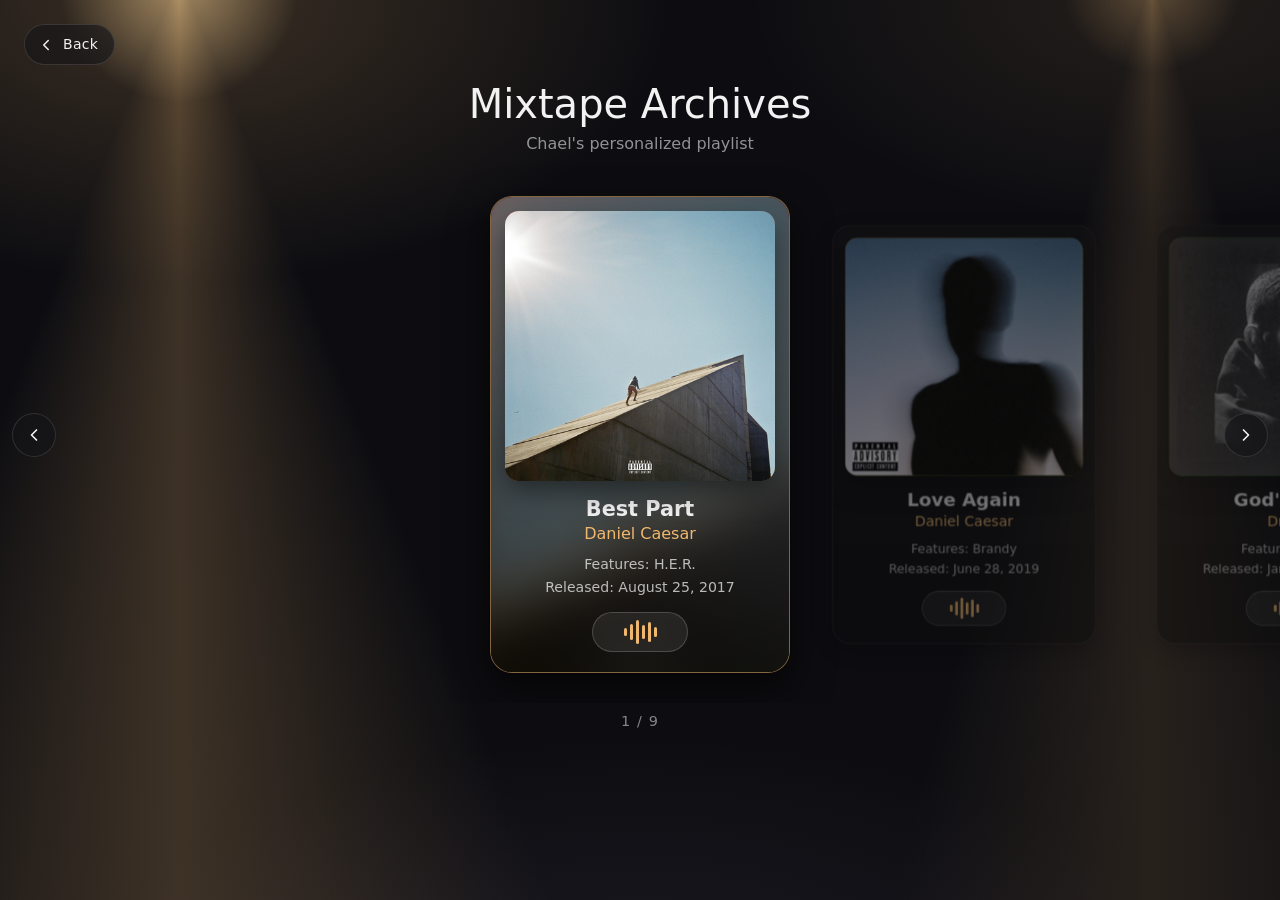
==== Activity_2/index.html @ 7d9d2c38 "Activity 2 - JSON" ====
<!doctype html>
<html lang="en">

<head>
  <meta charset="utf-8">
  <meta name="viewport" content="width=device-width, initial-scale=1">
  <title>Mixtape Archives</title>
  <link href="https://cdn.jsdelivr.net/npm/bootstrap@5.3.3/dist/css/bootstrap.min.css" rel="stylesheet">
  <style>
    :root { --bg: #0d0d11; --surface: #151515; --text: #f2f2f2; --accent: #f0b86e; --card-w: 300px; --gap: 24px; }
    html { background: var(--bg); }
    body { min-height: 100vh; overflow-x: hidden; color: var(--text); font-family: "Inter", "Helvetica Neue", "Segoe UI", system-ui, sans-serif; background: transparent; }

    /* ---------- background (same as Activity 1) ---------- */
    body::before {
      content: ""; position: fixed; inset: 0; z-index: -1; pointer-events: none;
      background:
        radial-gradient(circle 120px at 14% -2%, rgba(255, 214, 150, .55), transparent),
        radial-gradient(circle 90px at 90% -2%, rgba(255, 200, 130, .28), transparent),
        conic-gradient(from 158deg at 14% -3%, transparent 0deg, rgba(255, 196, 120, .20) 22deg, transparent 44deg),
        conic-gradient(from 164deg at 90% -3%, transparent 0deg, rgba(255, 196, 120, .11) 16deg, transparent 32deg),
        radial-gradient(ellipse 55% 45% at 14% 0%, rgba(240, 184, 110, .20), transparent 70%),
        radial-gradient(ellipse 45% 35% at 90% 0%, rgba(240, 184, 110, .10), transparent 70%),
        radial-gradient(ellipse 60% 40% at 50% 110%, rgba(120, 110, 150, .12), transparent 70%),
        var(--bg);
    }

    .page { padding-top: 80px; padding-bottom: 10px; text-align: center; }
    .subtitle { color: rgba(255, 255, 255, .55); }

    /* ---------- carousel ---------- */
    .carousel-wrap { position: relative; width: 100%; }
    .track {
      display: flex; gap: var(--gap); overflow-x: auto; scroll-snap-type: x mandatory;
      padding: 30px calc(50% - var(--card-w) / 2); scrollbar-width: none; scroll-behavior: smooth;
    }
    .track::-webkit-scrollbar { display: none; }

    .song-card {
      flex: 0 0 var(--card-w); scroll-snap-align: center; position: relative; overflow: hidden; isolation: isolate;
      padding: 14px; text-align: center;
      background: var(--surface); border: 1px solid rgba(255, 255, 255, .08); border-radius: 22px;
      box-shadow: 0 8px 24px rgba(0, 0, 0, .5);
      opacity: .45; transform: scale(.88);
      transition: transform .45s ease, opacity .45s ease, border-color .45s ease, box-shadow .45s ease;
      animation: rise .6s ease both;
    }
    .song-card:not(.active) { cursor: pointer; }
    .song-card.active { opacity: 1; transform: scale(1); border-color: rgba(240, 184, 110, .5); box-shadow: 0 16px 40px rgba(0, 0, 0, .7); }
    @keyframes rise { from { opacity: 0; transform: translateY(24px) scale(.88); } }

    /* blurred cover background (only visible on the active card) */
    .song-card::before {
      content: ""; position: absolute; inset: 0; z-index: -3; opacity: 0; transition: opacity .6s ease;
      background: linear-gradient(160deg, hsl(var(--h) 60% 30%), hsl(calc(var(--h) + 50) 60% 12%));
    }
    .bg-blur {
      position: absolute; inset: -30px; width: calc(100% + 60px); height: calc(100% + 60px); z-index: -2;
      object-fit: cover; filter: blur(28px) brightness(.55) saturate(1.3); opacity: 0; transition: opacity .6s ease;
    }
    .song-card::after {
      content: ""; position: absolute; inset: 0; z-index: -1; pointer-events: none;
      background: linear-gradient(to bottom, rgba(0, 0, 0, .05), rgba(0, 0, 0, .45));
    }
    .song-card.active::before, .song-card.active .bg-blur { opacity: 1; }

    .cover {
      position: relative; width: 100%; aspect-ratio: 1 / 1; border-radius: 14px; overflow: hidden;
      display: flex; align-items: center; justify-content: center; font-size: 72px; font-weight: 700;
      background: linear-gradient(135deg, hsl(var(--h) 70% 45%), hsl(calc(var(--h) + 50) 70% 22%));
      box-shadow: 0 10px 28px rgba(0, 0, 0, .5);
    }
    .cover span { opacity: .85; text-shadow: 0 4px 18px rgba(0, 0, 0, .35); }
    .cover img { position: absolute; inset: 0; width: 100%; height: 100%; object-fit: cover; }

    .info { padding: 16px 6px 6px; }
    .song-title { font-size: 1.3rem; font-weight: 600; line-height: 1.2; }
    .artist { color: var(--accent); font-weight: 500; }
    .meta { color: rgba(255, 255, 255, .7); font-size: .88rem; }
    .meta div + div { margin-top: 2px; }

    /* ---------- sound wave button (static) ---------- */
    .wave-btn {
      display: inline-flex; align-items: center; justify-content: center; width: 96px; height: 40px; margin-top: 14px;
      text-decoration: none; background: rgba(255, 255, 255, .08); border: 1px solid rgba(255, 255, 255, .18);
      border-radius: 999px; backdrop-filter: blur(6px); -webkit-backdrop-filter: blur(6px);
      transition: border-color .25s, background .25s;
    }
    .wave-btn:hover { border-color: rgba(240, 184, 110, .8); background: rgba(240, 184, 110, .15); }
    .bars { display: inline-flex; align-items: center; gap: 3px; height: 24px; }
    .bars i { display: block; width: 3px; border-radius: 2px; background: var(--accent); }
    .bars i:nth-child(1) { height: 8px; } .bars i:nth-child(2) { height: 16px; } .bars i:nth-child(3) { height: 24px; }
    .bars i:nth-child(4) { height: 14px; } .bars i:nth-child(5) { height: 20px; } .bars i:nth-child(6) { height: 10px; }

    /* ---------- nav ---------- */
    .nav-btn {
      position: absolute; top: 50%; transform: translateY(-50%); z-index: 5; width: 44px; height: 44px;
      display: flex; align-items: center; justify-content: center; color: var(--text); cursor: pointer;
      background: rgba(20, 20, 24, .7); border: 1px solid rgba(255, 255, 255, .12); border-radius: 50%;
      backdrop-filter: blur(10px); -webkit-backdrop-filter: blur(10px); transition: border-color .25s, background .25s;
    }
    .nav-btn:hover { border-color: rgba(240, 184, 110, .6); background: rgba(30, 28, 26, .85); }
    .nav-btn svg { width: 20px; height: 20px; }
    .nav-prev { left: 12px; } .nav-next { right: 12px; }
    .counter { text-align: center; color: rgba(255, 255, 255, .5); letter-spacing: .08em; font-size: .9rem; padding-bottom: 30px; }

    /* ---------- back button ---------- */
    .back-btn {
      position: fixed; top: 24px; left: 24px; z-index: 1000;
      display: inline-flex; align-items: center; gap: 8px; padding: 9px 16px 9px 12px;
      color: var(--text); font-size: 14px; font-weight: 500; letter-spacing: .02em; text-decoration: none;
      background: rgba(20, 20, 24, .6); border: 1px solid rgba(255, 255, 255, .12); border-radius: 999px;
      backdrop-filter: blur(10px); -webkit-backdrop-filter: blur(10px);
      transition: transform .25s, border-color .25s, background .25s;
    }
    .back-btn:hover { color: var(--text); transform: translateX(-2px); border-color: rgba(240, 184, 110, .6); background: rgba(30, 28, 26, .75); }
    .back-btn svg { width: 18px; height: 18px; }
    @media (max-width: 767.98px) {
      .back-btn { top: 14px; left: 14px; padding: 7px 14px 7px 10px; font-size: 13px; }
      .nav-btn { display: none; }
      .page { padding-top: 76px; }
    }
    @media (prefers-reduced-motion: reduce) { * { animation: none !important; transition: none !important; scroll-behavior: auto !important; } }
  </style>
</head>

<body>
  <a href="../index.html" class="back-btn" aria-label="Back to Web Development activities">
    <svg viewBox="0 0 24 24" fill="none" stroke="currentColor" stroke-width="2" stroke-linecap="round" stroke-linejoin="round" aria-hidden="true"><path d="M15 18l-6-6 6-6" /></svg>
    Back
  </a>

  <div class="container page">
    <h1 class="mb-1">Mixtape Archives</h1>
    <p class="subtitle mb-0">Chael's personalized playlist</p>
  </div>

  <div class="carousel-wrap">
    <button class="nav-btn nav-prev" id="prev" aria-label="Previous song">
      <svg viewBox="0 0 24 24" fill="none" stroke="currentColor" stroke-width="2" stroke-linecap="round" stroke-linejoin="round"><path d="M15 18l-6-6 6-6" /></svg>
    </button>
    <div class="track" id="track"></div>
    <button class="nav-btn nav-next" id="next" aria-label="Next song">
      <svg viewBox="0 0 24 24" fill="none" stroke="currentColor" stroke-width="2" stroke-linecap="round" stroke-linejoin="round"><path d="M9 18l6-6-6-6" /></svg>
    </button>
  </div>
  <div class="counter mt-2" id="counter"></div>

  <script src="https://cdn.jsdelivr.net/npm/bootstrap@5.3.3/dist/js/bootstrap.bundle.min.js"></script>

  <script>
    var track = document.getElementById("track");
    var counter = document.getElementById("counter");

    // load the separate JSON file
    fetch("songs.json")
      .then(function (response) {
        if (!response.ok) {
          throw new Error("Could not load songs.json (status " + response.status + ")");
        }
        return response.json();
      })
      .then(function (songs) {
        var html = "";

        for (var i = 0; i < songs.length; i++) {
          var s = songs[i];
          var date = new Date(s.releaseDate + "T00:00:00").toLocaleDateString("en-US", {
            year: "numeric", month: "long", day: "numeric"
          });
          var features = s.features.length > 0 ? s.features.join(", ") : "None";

          html += `
            <div class="song-card" style="--h: ${(i * 47) % 360}; animation-delay: ${i * 0.08}s">
              <img class="bg-blur" src="${s.cover}" alt="" onerror="this.remove()">
              <div class="cover">
                <span>${s.song.charAt(0)}</span>
                <img src="${s.cover}" alt="${s.song} cover" onerror="this.remove()">
              </div>
              <div class="info">
                <div class="song-title">${s.song}</div>
                <div class="artist mb-2">${s.artist}</div>
                <div class="meta">
                  <div>Features: ${features}</div>
                  <div>Released: ${date}</div>
                </div>
                <a class="wave-btn" href="${s.spotify}" target="_blank" rel="noopener" aria-label="Open ${s.song} on Spotify" title="Open on Spotify">
                  <span class="bars"><i></i><i></i><i></i><i></i><i></i><i></i></span>
                </a>
              </div>
            </div>
          `;
        }

        track.innerHTML = html;
        setupCarousel();
      })
      .catch(function (error) {
        track.innerHTML = `<div class="container"><div class="alert alert-danger">${error.message}</div></div>`;
      });

    function setupCarousel() {
      var cards = track.querySelectorAll(".song-card");
      var current = -1;
      var ticking = false;

      // the active card is whichever one is closest to the center of the track
      function updateActive() {
        var box = track.getBoundingClientRect();
        var center = box.left + box.width / 2;
        var best = 0, bestDist = Infinity;

        cards.forEach(function (card, i) {
          var r = card.getBoundingClientRect();
          var dist = Math.abs(r.left + r.width / 2 - center);
          if (dist < bestDist) { bestDist = dist; best = i; }
        });

        if (best !== current) {
          if (current >= 0) { cards[current].classList.remove("active"); }
          cards[best].classList.add("active");
          counter.textContent = (best + 1) + " / " + cards.length;
          current = best;
        }
        ticking = false;
      }

      track.addEventListener("scroll", function () {
        if (!ticking) { ticking = true; requestAnimationFrame(updateActive); }
      });

      function go(index) {
        index = Math.max(0, Math.min(cards.length - 1, index));
        cards[index].scrollIntoView({ behavior: "smooth", inline: "center", block: "nearest" });
      }
      // clicking any card that isn't centered brings it to the center
      // (and stops its Spotify link from opening until it's the active card)
      cards.forEach(function (card, i) {
        card.addEventListener("click", function (e) {
          if (i !== current) {
            e.preventDefault();
            go(i);
          }
        });
      });

      document.getElementById("next").onclick = function () { go(current + 1); };
      document.getElementById("prev").onclick = function () { go(current - 1); };
      document.addEventListener("keydown", function (e) {
        if (e.key === "ArrowRight") { go(current + 1); }
        if (e.key === "ArrowLeft") { go(current - 1); }
      });

      track.scrollLeft = 0;
      updateActive();
    }
  </script>
</body>

</html>
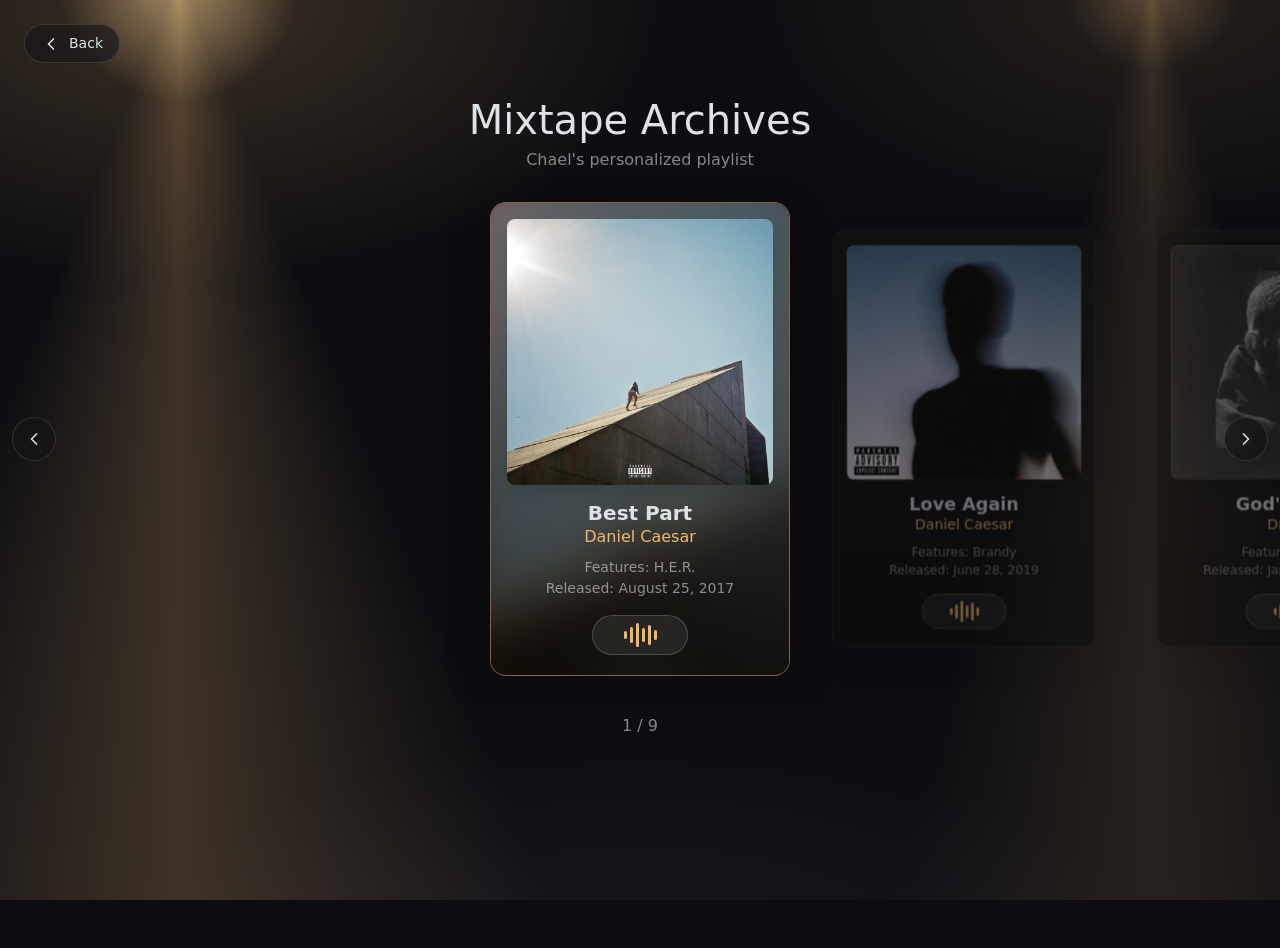
==== commit b24c824e: "Responsiveness Bug" ====
--- a/Activity_2/index.html
+++ b/Activity_2/index.html
@@ -1,17 +1,17 @@
 <!doctype html>
-<html lang="en">
+<html lang="en" data-bs-theme="dark">
 
 <head>
   <meta charset="utf-8">
   <meta name="viewport" content="width=device-width, initial-scale=1">
   <title>Mixtape Archives</title>
-  <link href="https://cdn.jsdelivr.net/npm/bootstrap@5.3.3/dist/css/bootstrap.min.css" rel="stylesheet">
+  <link href="https://cdn.jsdelivr.net/npm/bootstrap@5.3.8/dist/css/bootstrap.min.css" rel="stylesheet"
+    integrity="sha384-sRIl4kxILFvY47J16cr9ZwB07vP4J8+LH7qKQnuqkuIAvNWLzeN8tE5YBujZqJLB" crossorigin="anonymous">
   <style>
-    :root { --bg: #0d0d11; --surface: #151515; --text: #f2f2f2; --accent: #f0b86e; --card-w: 300px; --gap: 24px; }
+    :root { --bg: #0d0d11; --surface: #151515; --accent: #f0b86e; --card-w: 300px; --gap: 24px; }
     html { background: var(--bg); }
-    body { min-height: 100vh; overflow-x: hidden; color: var(--text); font-family: "Inter", "Helvetica Neue", "Segoe UI", system-ui, sans-serif; background: transparent; }
-
-    /* ---------- background (same as Activity 1) ---------- */
+    body { min-height: 100vh; overflow-x: hidden; background: transparent; }
+
     body::before {
       content: ""; position: fixed; inset: 0; z-index: -1; pointer-events: none;
       background:
@@ -25,134 +25,125 @@
         var(--bg);
     }
 
-    .page { padding-top: 80px; padding-bottom: 10px; text-align: center; }
-    .subtitle { color: rgba(255, 255, 255, .55); }
-
-    /* ---------- carousel ---------- */
-    .carousel-wrap { position: relative; width: 100%; }
     .track {
-      display: flex; gap: var(--gap); overflow-x: auto; scroll-snap-type: x mandatory;
-      padding: 30px calc(50% - var(--card-w) / 2); scrollbar-width: none; scroll-behavior: smooth;
+      display: flex; gap: var(--gap); overflow-x: auto; scroll-snap-type: x mandatory; scroll-behavior: smooth;
+      padding: 30px calc(50% - var(--card-w) / 2); scrollbar-width: none;
     }
     .track::-webkit-scrollbar { display: none; }
 
     .song-card {
       flex: 0 0 var(--card-w); scroll-snap-align: center; position: relative; overflow: hidden; isolation: isolate;
-      padding: 14px; text-align: center;
-      background: var(--surface); border: 1px solid rgba(255, 255, 255, .08); border-radius: 22px;
-      box-shadow: 0 8px 24px rgba(0, 0, 0, .5);
+      background: var(--surface); border-color: rgba(255, 255, 255, .08);
       opacity: .45; transform: scale(.88);
       transition: transform .45s ease, opacity .45s ease, border-color .45s ease, box-shadow .45s ease;
       animation: rise .6s ease both;
     }
     .song-card:not(.active) { cursor: pointer; }
-    .song-card.active { opacity: 1; transform: scale(1); border-color: rgba(240, 184, 110, .5); box-shadow: 0 16px 40px rgba(0, 0, 0, .7); }
+    .song-card.active { opacity: 1; transform: scale(1); border-color: rgba(240, 184, 110, .5); }
     @keyframes rise { from { opacity: 0; transform: translateY(24px) scale(.88); } }
 
-    /* blurred cover background (only visible on the active card) */
     .song-card::before {
       content: ""; position: absolute; inset: 0; z-index: -3; opacity: 0; transition: opacity .6s ease;
       background: linear-gradient(160deg, hsl(var(--h) 60% 30%), hsl(calc(var(--h) + 50) 60% 12%));
     }
+    .song-card::after {
+      content: ""; position: absolute; inset: 0; z-index: -1; pointer-events: none;
+      background: linear-gradient(to bottom, rgba(0, 0, 0, .05), rgba(0, 0, 0, .45));
+    }
     .bg-blur {
       position: absolute; inset: -30px; width: calc(100% + 60px); height: calc(100% + 60px); z-index: -2;
       object-fit: cover; filter: blur(28px) brightness(.55) saturate(1.3); opacity: 0; transition: opacity .6s ease;
     }
-    .song-card::after {
-      content: ""; position: absolute; inset: 0; z-index: -1; pointer-events: none;
-      background: linear-gradient(to bottom, rgba(0, 0, 0, .05), rgba(0, 0, 0, .45));
-    }
     .song-card.active::before, .song-card.active .bg-blur { opacity: 1; }
 
     .cover {
-      position: relative; width: 100%; aspect-ratio: 1 / 1; border-radius: 14px; overflow: hidden;
-      display: flex; align-items: center; justify-content: center; font-size: 72px; font-weight: 700;
+      position: relative; aspect-ratio: 1 / 1; font-size: 72px; font-weight: 700;
       background: linear-gradient(135deg, hsl(var(--h) 70% 45%), hsl(calc(var(--h) + 50) 70% 22%));
-      box-shadow: 0 10px 28px rgba(0, 0, 0, .5);
     }
     .cover span { opacity: .85; text-shadow: 0 4px 18px rgba(0, 0, 0, .35); }
     .cover img { position: absolute; inset: 0; width: 100%; height: 100%; object-fit: cover; }
 
-    .info { padding: 16px 6px 6px; }
-    .song-title { font-size: 1.3rem; font-weight: 600; line-height: 1.2; }
     .artist { color: var(--accent); font-weight: 500; }
-    .meta { color: rgba(255, 255, 255, .7); font-size: .88rem; }
-    .meta div + div { margin-top: 2px; }
-
-    /* ---------- sound wave button (static) ---------- */
+
     .wave-btn {
-      display: inline-flex; align-items: center; justify-content: center; width: 96px; height: 40px; margin-top: 14px;
-      text-decoration: none; background: rgba(255, 255, 255, .08); border: 1px solid rgba(255, 255, 255, .18);
-      border-radius: 999px; backdrop-filter: blur(6px); -webkit-backdrop-filter: blur(6px);
-      transition: border-color .25s, background .25s;
+      width: 96px; height: 40px; background: rgba(255, 255, 255, .08); border: 1px solid rgba(255, 255, 255, .18);
+      backdrop-filter: blur(6px); transition: border-color .25s, background .25s;
     }
     .wave-btn:hover { border-color: rgba(240, 184, 110, .8); background: rgba(240, 184, 110, .15); }
-    .bars { display: inline-flex; align-items: center; gap: 3px; height: 24px; }
+    .bars { gap: 3px; height: 24px; }
     .bars i { display: block; width: 3px; border-radius: 2px; background: var(--accent); }
     .bars i:nth-child(1) { height: 8px; } .bars i:nth-child(2) { height: 16px; } .bars i:nth-child(3) { height: 24px; }
     .bars i:nth-child(4) { height: 14px; } .bars i:nth-child(5) { height: 20px; } .bars i:nth-child(6) { height: 10px; }
 
-    /* ---------- nav ---------- */
     .nav-btn {
       position: absolute; top: 50%; transform: translateY(-50%); z-index: 5; width: 44px; height: 44px;
-      display: flex; align-items: center; justify-content: center; color: var(--text); cursor: pointer;
-      background: rgba(20, 20, 24, .7); border: 1px solid rgba(255, 255, 255, .12); border-radius: 50%;
-      backdrop-filter: blur(10px); -webkit-backdrop-filter: blur(10px); transition: border-color .25s, background .25s;
+      background: rgba(20, 20, 24, .7); border: 1px solid rgba(255, 255, 255, .12);
+      backdrop-filter: blur(10px); transition: border-color .25s, background .25s;
     }
     .nav-btn:hover { border-color: rgba(240, 184, 110, .6); background: rgba(30, 28, 26, .85); }
-    .nav-btn svg { width: 20px; height: 20px; }
-    .nav-prev { left: 12px; } .nav-next { right: 12px; }
-    .counter { text-align: center; color: rgba(255, 255, 255, .5); letter-spacing: .08em; font-size: .9rem; padding-bottom: 30px; }
-
-    /* ---------- back button ---------- */
+    .nav-btn svg, .back-btn svg { width: 20px; height: 20px; }
+    .nav-prev { left: 12px; }
+    .nav-next { right: 12px; }
+
     .back-btn {
-      position: fixed; top: 24px; left: 24px; z-index: 1000;
-      display: inline-flex; align-items: center; gap: 8px; padding: 9px 16px 9px 12px;
-      color: var(--text); font-size: 14px; font-weight: 500; letter-spacing: .02em; text-decoration: none;
-      background: rgba(20, 20, 24, .6); border: 1px solid rgba(255, 255, 255, .12); border-radius: 999px;
-      backdrop-filter: blur(10px); -webkit-backdrop-filter: blur(10px);
-      transition: transform .25s, border-color .25s, background .25s;
-    }
-    .back-btn:hover { color: var(--text); transform: translateX(-2px); border-color: rgba(240, 184, 110, .6); background: rgba(30, 28, 26, .75); }
-    .back-btn svg { width: 18px; height: 18px; }
+      position: fixed; top: 24px; left: 24px; z-index: 1000; font-size: 14px; font-weight: 500;
+      background: rgba(20, 20, 24, .6); border: 1px solid rgba(255, 255, 255, .12);
+      backdrop-filter: blur(10px); transition: transform .25s, border-color .25s, background .25s;
+    }
+    .back-btn:hover { transform: translateX(-2px); border-color: rgba(240, 184, 110, .6); background: rgba(30, 28, 26, .75); }
+
     @media (max-width: 767.98px) {
-      .back-btn { top: 14px; left: 14px; padding: 7px 14px 7px 10px; font-size: 13px; }
-      .nav-btn { display: none; }
-      .page { padding-top: 76px; }
-    }
-    @media (prefers-reduced-motion: reduce) { * { animation: none !important; transition: none !important; scroll-behavior: auto !important; } }
+      .back-btn { top: 14px; left: 14px; font-size: 13px; }
+    }
+    @media (prefers-reduced-motion: reduce) {
+      * { animation: none !important; transition: none !important; scroll-behavior: auto !important; }
+    }
   </style>
 </head>
 
 <body>
-  <a href="../index.html" class="back-btn" aria-label="Back to Web Development activities">
-    <svg viewBox="0 0 24 24" fill="none" stroke="currentColor" stroke-width="2" stroke-linecap="round" stroke-linejoin="round" aria-hidden="true"><path d="M15 18l-6-6 6-6" /></svg>
+  <a href="../index.html" class="back-btn btn rounded-pill d-inline-flex align-items-center gap-2 px-3 py-2"
+    aria-label="Back to Web Development activities">
+    <svg viewBox="0 0 24 24" fill="none" stroke="currentColor" stroke-width="2" stroke-linecap="round"
+      stroke-linejoin="round" aria-hidden="true"><path d="M15 18l-6-6 6-6" /></svg>
     Back
   </a>
 
-  <div class="container page">
-    <h1 class="mb-1">Mixtape Archives</h1>
-    <p class="subtitle mb-0">Chael's personalized playlist</p>
+  <div class="container text-center pt-5 mt-5">
+    <div class="row">
+      <div class="col-12">
+        <h1 class="mb-1">Mixtape Archives</h1>
+        <p class="text-white-50 mb-0">Chael's personalized playlist</p>
+      </div>
+    </div>
   </div>
 
-  <div class="carousel-wrap">
-    <button class="nav-btn nav-prev" id="prev" aria-label="Previous song">
-      <svg viewBox="0 0 24 24" fill="none" stroke="currentColor" stroke-width="2" stroke-linecap="round" stroke-linejoin="round"><path d="M15 18l-6-6 6-6" /></svg>
+  <div class="position-relative w-100">
+    <button class="nav-btn nav-prev btn rounded-circle d-none d-md-flex align-items-center justify-content-center p-0"
+      id="prev" aria-label="Previous song">
+      <svg viewBox="0 0 24 24" fill="none" stroke="currentColor" stroke-width="2" stroke-linecap="round"
+        stroke-linejoin="round"><path d="M15 18l-6-6 6-6" /></svg>
     </button>
-    <div class="track" id="track"></div>
-    <button class="nav-btn nav-next" id="next" aria-label="Next song">
-      <svg viewBox="0 0 24 24" fill="none" stroke="currentColor" stroke-width="2" stroke-linecap="round" stroke-linejoin="round"><path d="M9 18l6-6-6-6" /></svg>
+
+    <div class="track" id="parent"></div>
+
+    <button class="nav-btn nav-next btn rounded-circle d-none d-md-flex align-items-center justify-content-center p-0"
+      id="next" aria-label="Next song">
+      <svg viewBox="0 0 24 24" fill="none" stroke="currentColor" stroke-width="2" stroke-linecap="round"
+        stroke-linejoin="round"><path d="M9 18l6-6-6-6" /></svg>
     </button>
   </div>
-  <div class="counter mt-2" id="counter"></div>
-
-  <script src="https://cdn.jsdelivr.net/npm/bootstrap@5.3.3/dist/js/bootstrap.bundle.min.js"></script>
+
+  <div class="text-center text-white-50 pb-4 mt-2" id="counter"></div>
+
+  <script src="https://cdn.jsdelivr.net/npm/bootstrap@5.3.8/dist/js/bootstrap.bundle.min.js"
+    integrity="sha384-FKyoEForCGlyvwx9Hj09JcYn3nv7wiPVlz7YYwJrWVcXK/BmnVDxM+D2scQbITxI"
+    crossorigin="anonymous"></script>
 
   <script>
-    var track = document.getElementById("track");
+    var parent = document.getElementById("parent");
     var counter = document.getElementById("counter");
 
-    // load the separate JSON file
     fetch("songs.json")
       .then(function (response) {
         if (!response.ok) {
@@ -161,88 +152,95 @@
         return response.json();
       })
       .then(function (songs) {
-        var html = "";
-
         for (var i = 0; i < songs.length; i++) {
-          var s = songs[i];
-          var date = new Date(s.releaseDate + "T00:00:00").toLocaleDateString("en-US", {
+          var song = songs[i];
+          var date = new Date(song.releaseDate + "T00:00:00").toLocaleDateString("en-US", {
             year: "numeric", month: "long", day: "numeric"
           });
-          var features = s.features.length > 0 ? s.features.join(", ") : "None";
-
-          html += `
-            <div class="song-card" style="--h: ${(i * 47) % 360}; animation-delay: ${i * 0.08}s">
-              <img class="bg-blur" src="${s.cover}" alt="" onerror="this.remove()">
-              <div class="cover">
-                <span>${s.song.charAt(0)}</span>
-                <img src="${s.cover}" alt="${s.song} cover" onerror="this.remove()">
+          var features = song.features.length > 0 ? song.features.join(", ") : "None";
+
+          parent.innerHTML += `
+            <div class="song-card card rounded-4 shadow-lg p-3 text-center" style="--h: ${(i * 47) % 360}; animation-delay: ${i * 0.08}s">
+              <img class="bg-blur" src="${song.cover}" alt="" onerror="this.remove()">
+              <div class="cover rounded-3 shadow d-flex align-items-center justify-content-center overflow-hidden">
+                <span>${song.song.charAt(0)}</span>
+                <img src="${song.cover}" alt="${song.song} cover" onerror="this.remove()">
               </div>
-              <div class="info">
-                <div class="song-title">${s.song}</div>
-                <div class="artist mb-2">${s.artist}</div>
-                <div class="meta">
+              <div class="pt-3 px-1 pb-1">
+                <div class="h5 fw-semibold mb-0">${song.song}</div>
+                <div class="artist mb-2">${song.artist}</div>
+                <div class="small text-white-50">
                   <div>Features: ${features}</div>
                   <div>Released: ${date}</div>
                 </div>
-                <a class="wave-btn" href="${s.spotify}" target="_blank" rel="noopener" aria-label="Open ${s.song} on Spotify" title="Open on Spotify">
-                  <span class="bars"><i></i><i></i><i></i><i></i><i></i><i></i></span>
+                <a class="wave-btn d-inline-flex align-items-center justify-content-center rounded-pill mt-3"
+                  href="${song.spotify}" target="_blank" rel="noopener"
+                  aria-label="Open ${song.song} on Spotify" title="Open on Spotify">
+                  <span class="bars d-inline-flex align-items-center"><i></i><i></i><i></i><i></i><i></i><i></i></span>
                 </a>
               </div>
             </div>
           `;
         }
 
-        track.innerHTML = html;
         setupCarousel();
       })
       .catch(function (error) {
-        track.innerHTML = `<div class="container"><div class="alert alert-danger">${error.message}</div></div>`;
+        parent.innerHTML = `<div class="container"><div class="alert alert-danger">${error.message}</div></div>`;
       });
 
     function setupCarousel() {
-      var cards = track.querySelectorAll(".song-card");
+      var cards = parent.querySelectorAll(".song-card");
       var current = -1;
       var ticking = false;
 
-      // the active card is whichever one is closest to the center of the track
       function updateActive() {
-        var box = track.getBoundingClientRect();
+        var box = parent.getBoundingClientRect();
         var center = box.left + box.width / 2;
-        var best = 0, bestDist = Infinity;
-
-        cards.forEach(function (card, i) {
-          var r = card.getBoundingClientRect();
+        var best = 0;
+        var bestDist = Infinity;
+
+        for (var i = 0; i < cards.length; i++) {
+          var r = cards[i].getBoundingClientRect();
           var dist = Math.abs(r.left + r.width / 2 - center);
-          if (dist < bestDist) { bestDist = dist; best = i; }
-        });
+          if (dist < bestDist) {
+            bestDist = dist;
+            best = i;
+          }
+        }
 
         if (best !== current) {
-          if (current >= 0) { cards[current].classList.remove("active"); }
+          if (current >= 0) {
+            cards[current].classList.remove("active");
+          }
           cards[best].classList.add("active");
           counter.textContent = (best + 1) + " / " + cards.length;
           current = best;
         }
         ticking = false;
       }
-
-      track.addEventListener("scroll", function () {
-        if (!ticking) { ticking = true; requestAnimationFrame(updateActive); }
-      });
 
       function go(index) {
         index = Math.max(0, Math.min(cards.length - 1, index));
         cards[index].scrollIntoView({ behavior: "smooth", inline: "center", block: "nearest" });
       }
-      // clicking any card that isn't centered brings it to the center
-      // (and stops its Spotify link from opening until it's the active card)
-      cards.forEach(function (card, i) {
-        card.addEventListener("click", function (e) {
-          if (i !== current) {
+
+      parent.addEventListener("scroll", function () {
+        if (!ticking) {
+          ticking = true;
+          requestAnimationFrame(updateActive);
+        }
+      });
+
+      for (var i = 0; i < cards.length; i++) {
+        cards[i].addEventListener("click", function (e) {
+          var index = Array.prototype.indexOf.call(cards, this);
+          if (index !== current) {
             e.preventDefault();
-            go(i);
+            go(index);
           }
         });
-      });
+      }
 
       document.getElementById("next").onclick = function () { go(current + 1); };
       document.getElementById("prev").onclick = function () { go(current - 1); };
@@ -251,7 +249,7 @@
         if (e.key === "ArrowLeft") { go(current - 1); }
       });
 
-      track.scrollLeft = 0;
+      parent.scrollLeft = 0;
       updateActive();
     }
   </script>
